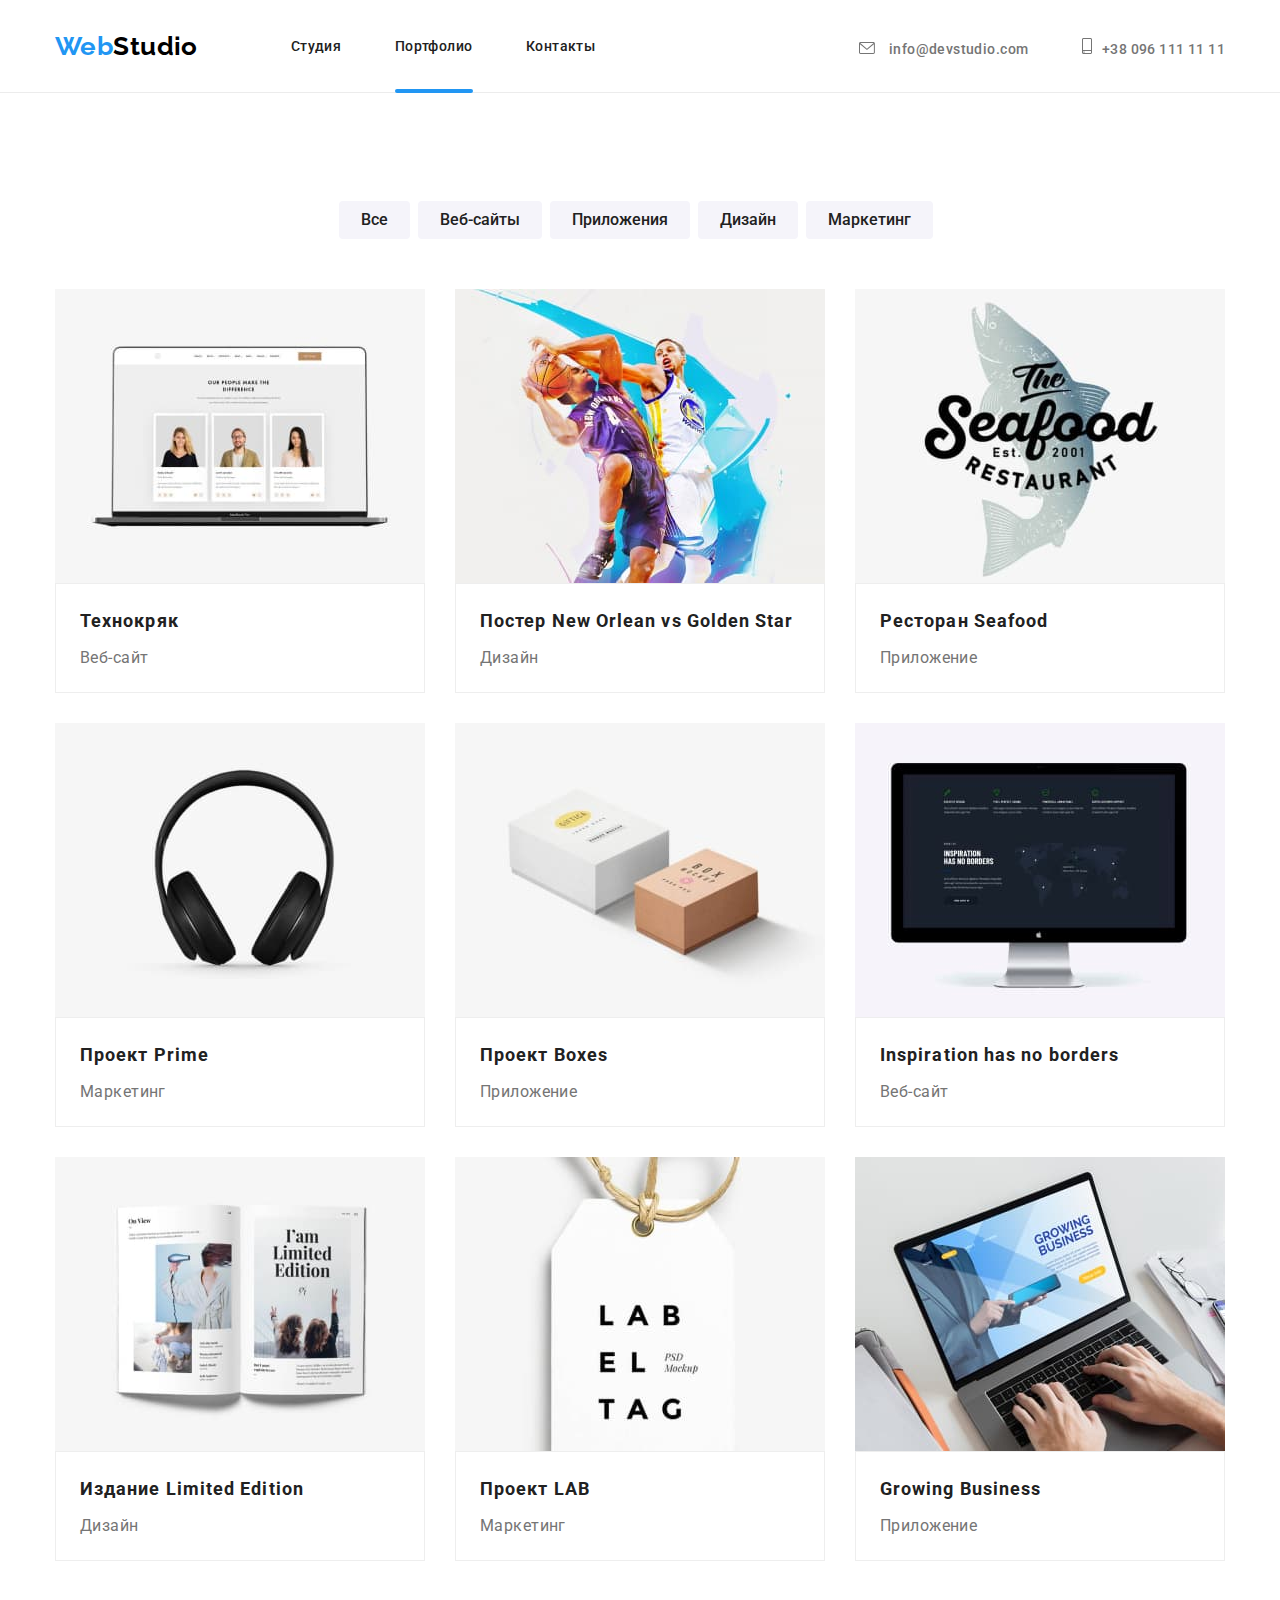
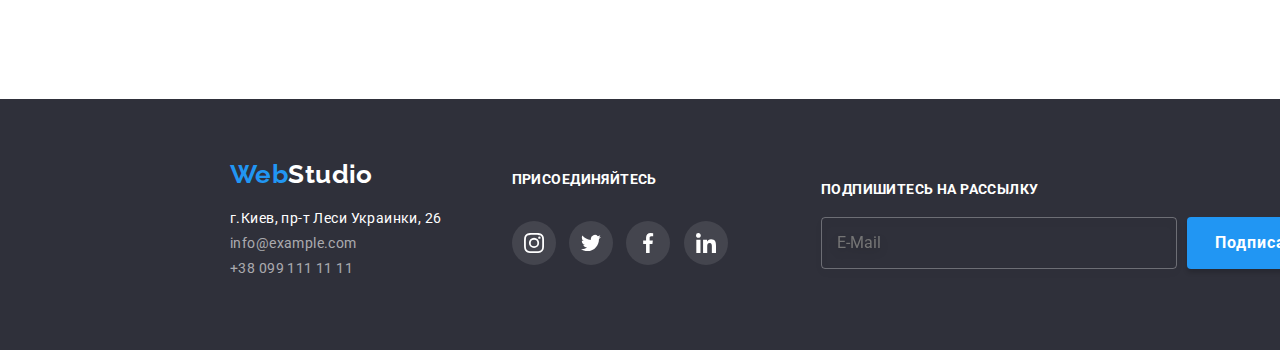
==== portfolio.html @ 2967f11a "Initial commit" ====
<!DOCTYPE html>
<html lang="ru">
  <head>
    <meta charset="UTF-8" />
    <meta name="viewport" content="width=device-width, initial-scale = 1.0" />
    <title>WebStudio Portfolio</title>
    <link
      href="https://fonts.googleapis.com/css2?family=Raleway:wght@700&family=Roboto:wght@400;500;700;900&display=swap"
      rel="stylesheet"
    />
    <link rel="stylesheet" href="./modern-normalize/modern-normalize.css" />
    <link href="./css/styles.css" rel="stylesheet" />
  </head>
  <body>
    <header class="header">
      <div class="container">
        <nav class="navigation">
          <a class="logo" href="/">Web<span class="studio">Studio</span></a>
          <ul class="nav-list">
            <li class="nav-line"><a class="nav-link studio-link" href="./index.html">Студия</a></li>
            <li class="nav-line">
              <a class="nav-link portfolio-link nav-link-current" href="./portfolio.html"
                >Портфолио</a
              >
            </li>
            <li class="nav-line">
              <a class="nav-link contacts-link" href="./contacts.html">Контакты</a>
            </li>
          </ul>
        </nav>
        <ul class="header-contacts">
          <li class="nav-line">
            <a class="header-contact" href="mailto:info@devstudio.com"
              ><svg width="16px" height="12px" class="contact-icon">
                <use href="./images/sprite.svg#icon-envelope"></use>
              </svg>
              info@devstudio.com
            </a>
          </li>
          <li class="nav-line">
            <a class="header-contact" href="tel:+380961111111"
              ><svg width="10px" height="16px" class="contact-icon">
                <use href="./images/sprite.svg#icon-smartphone"></use></svg
              >+38 096 111 11 11</a
            >
          </li>
        </ul>
      </div>
    </header>
    <main class="section main-container portfolio-list">
      <div class="container">
        <ul class="filters-list">
          <li class="filters-item"><button class="filter-button" type="button">Все</button></li>
          <li class="filters-item">
            <button class="filter-button" type="button">Веб-сайты</button>
          </li>
          <li class="filters-item">
            <button class="filter-button" type="button">Приложения</button>
          </li>
          <li class="filters-item"><button class="filter-button" type="button">Дизайн</button></li>
          <li class="filters-item">
            <button class="filter-button" type="button">Маркетинг</button>
          </li>
        </ul>
        <ul class="projects">
          <li class="project-item">
            <a class="link" href="./project.name">
              <div class="project-image-thumb">
                <img src="./images/technocrack.jpg" alt="Страница веб-сайта" width="370" />
                <div class="project-description">
                  <p>
                    Ресурс пропонує комплексні пропозиції з різним рівнем функціоналу та сервісів.
                    Все це дозволить відвідувачу отримати вичерпні відомості про компанію чи
                    приватну особу.
                  </p>
                </div>
              </div>
              <div class="project-text">
                <h3 class="project-title">Технокряк</h3>
                <p class="project-subtitle">Веб-сайт</p>
              </div>
            </a>
          </li>
          <li class="project-item">
            <a class="link" href="./project.name">
              <div class="project-image-thumb">
                <img src="./images/poster.jpg" alt="Два баскетболиста борются за мяч" width="370" />
                <div class="project-description">
                  <p>
                    Lorem ipsum dolor sit amet, consectetur adipiscing elit, sed do eiusmod tempor
                    incididunt ut labore et dolore magna aliqua. Ut enim ad minim veniam, quis
                    nostrud exercitation ullamco laboris nisi ut aliquip ex ea commodo consequat.
                  </p>
                </div>
              </div>
              <div class="project-text">
                <h3 class="project-title">Постер New Orlean vs Golden Star</h3>
                <p class="project-subtitle">Дизайн</p>
              </div>
            </a>
          </li>
          <li class="project-item">
            <a class="link" href="./project.name">
              <div class="project-image-thumb">
                <img src="./images/seafood.jpg" alt="Логотип ресторана Seafood" width="370" />
                <div class="project-description">
                  <p>
                    Lorem ipsum dolor sit amet, consectetur adipiscing elit, sed do eiusmod tempor
                    incididunt ut labore et dolore magna aliqua. Ut enim ad minim veniam, quis
                    nostrud exercitation ullamco laboris nisi ut aliquip ex ea commodo consequat.
                  </p>
                </div>
              </div>
              <div class="project-text">
                <h3 class="project-title">Ресторан Seafood</h3>
                <p class="project-subtitle">Приложение</p>
              </div>
            </a>
          </li>
          <li class="project-item">
            <a class="link" href="./project.name">
              <div class="project-image-thumb">
                <img src="./images/prime.jpg" alt="Наушники" width="370" />
                <div class="project-description">
                  <p>
                    Lorem ipsum dolor sit amet, consectetur adipiscing elit, sed do eiusmod tempor
                    incididunt ut labore et dolore magna aliqua. Ut enim ad minim veniam, quis
                    nostrud exercitation ullamco laboris nisi ut aliquip ex ea commodo consequat.
                  </p>
                </div>
              </div>
              <div class="project-text">
                <h3 class="project-title">Проект Prime</h3>
                <p class="project-subtitle">Маркетинг</p>
              </div>
            </a>
          </li>
          <li class="project-item">
            <a class="link" href="./project.name">
              <div class="project-image-thumb">
                <img src="./images/boxes.jpg" alt="Две коробки" width="370" />
                <div class="project-description">
                  <p>
                    Lorem ipsum dolor sit amet, consectetur adipiscing elit, sed do eiusmod tempor
                    incididunt ut labore et dolore magna aliqua. Ut enim ad minim veniam, quis
                    nostrud exercitation ullamco laboris nisi ut aliquip ex ea commodo consequat.
                  </p>
                </div>
              </div>
              <div class="project-text">
                <h3 class="project-title">Проект Boxes</h3>
                <p class="project-subtitle">Приложение</p>
              </div>
            </a>
          </li>
          <li class="project-item">
            <a class="link" href="./project.name">
              <div class="project-image-thumb">
                <img src="images/inspiration.jpg" alt="Главная страница сайта" width="370" />
                <div class="project-description">
                  <p>
                    Lorem ipsum dolor sit amet, consectetur adipiscing elit, sed do eiusmod tempor
                    incididunt ut labore et dolore magna aliqua. Ut enim ad minim veniam, quis
                    nostrud exercitation ullamco laboris nisi ut aliquip ex ea commodo consequat.
                  </p>
                </div>
              </div>
              <div class="project-text">
                <h3 class="project-title">Inspiration has no borders</h3>
                <p class="project-subtitle">Веб-сайт</p>
              </div>
            </a>
          </li>
          <li class="project-item">
            <a class="link" href="./project.name">
              <div class="project-image-thumb">
                <img
                  src="images/limited-edition.jpg"
                  alt="Страница журнала Limited Edition"
                  width="370"
                />
                <div class="project-description">
                  <p>
                    Lorem ipsum dolor sit amet, consectetur adipiscing elit, sed do eiusmod tempor
                    incididunt ut labore et dolore magna aliqua. Ut enim ad minim veniam, quis
                    nostrud exercitation ullamco laboris nisi ut aliquip ex ea commodo consequat.
                  </p>
                </div>
              </div>
              <div class="project-text">
                <h3 class="project-title">Издание Limited Edition</h3>
                <p class="project-subtitle">Дизайн</p>
              </div>
            </a>
          </li>
          <li class="project-item">
            <a class="link" href="./project.name">
              <div class="project-image-thumb">
                <img src="images/lab.jpg" alt="Ярлык с надписью Label Tag" width="370" />
                <div class="project-description">
                  <p>
                    Lorem ipsum dolor sit amet, consectetur adipiscing elit, sed do eiusmod tempor
                    incididunt ut labore et dolore magna aliqua. Ut enim ad minim veniam, quis
                    nostrud exercitation ullamco laboris nisi ut aliquip ex ea commodo consequat.
                  </p>
                </div>
              </div>
              <div class="project-text">
                <h3 class="project-title">Проект LAB</h3>
                <p class="project-subtitle">Маркетинг</p>
              </div>
            </a>
          </li>
          <li class="project-item">
            <a class="link" href="./project.name">
              <div class="project-image-thumb">
                <img
                  src="images/growing-business.jpg"
                  alt="Главная страница приложения"
                  width="370"
                />
                <div class="project-description">
                  <p>
                    Lorem ipsum dolor sit amet, consectetur adipiscing elit, sed do eiusmod tempor
                    incididunt ut labore et dolore magna aliqua. Ut enim ad minim veniam, quis
                    nostrud exercitation ullamco laboris nisi ut aliquip ex ea commodo consequat.
                  </p>
                </div>
              </div>
              <div class="project-text">
                <h3 class="project-title">Growing Business</h3>
                <p class="project-subtitle">Приложение</p>
              </div>
            </a>
          </li>
        </ul>
      </div>
    </main>
    <footer class="footer">
      <div class="container">
        <address class="address-wrap">
          <a class="logo" href="/">Web<span class="studio-white">Studio</span></a>
          <ul class="address">
            <li class="address-line">
              <a class="address-link street-address" href="">г.Киев, пр-т Леси Украинки, 26</a>
            </li>
            <li class="address-line">
              <a class="address-link" href="mailto:info@example.com">info@example.com</a>
            </li>
            <li class="address-line">
              <a class="address-link" href="tel:+380991111111">+38 099 111 11 11</a>
            </li>
          </ul>
        </address>
        <div class="footer-media">
          <h3 class="join-us-title">Присоединяйтесь</h3>
          <ul class="footer-media-list">
            <li>
              <a class="socials-icon" href="/">
                <svg class="footer-social-icon" width="20px" height="20px">
                  <use href="./images/sprite.svg#icon-instagram"></use>
                </svg>
              </a>
            </li>
            <li>
              <a class="socials-icon" href="/">
                <svg class="footer-social-icon" width="20px" height="20px">
                  <use href="./images/sprite.svg#icon-twitter"></use>
                </svg>
              </a>
            </li>
            <li>
              <a class="socials-icon" href="/">
                <svg class="footer-social-icon" width="20px" height="20px">
                  <use href="./images/sprite.svg#icon-facebook"></use>
                </svg>
              </a>
            </li>
            <li>
              <a class="socials-icon" href="/">
                <svg class="footer-social-icon" width="20px" height="20px">
                  <use href="./images/sprite.svg#icon-linkedin"></use>
                </svg>
              </a>
            </li>
          </ul>
        </div>
        <div class="footer-email">
          <h3 class="subscribe-title">Подпишитесь на рассылку</h3>
          <form class="email-subscribe" name="email-subscribe" autocomplete="on" novalidate>
            <input class="email-input" type="email" name="email-input" placeholder="E-Mail" />
            <button class="subscribe-button" type="submit">
              Подписаться
              <svg class="icon-send" width="24px" height="24px">
                <use href="./images/sprite.svg#icon-send"></use>
              </svg>
            </button>
          </form>
        </div>
      </div>
    </footer>
  </body>
</html>
---- css/styles.css ----
:root {
    --brand-color: #2196F3;
    --text-color: #212121;
}

:hover {
    transition-duration: 250ms;
    transition-timing-function: cubic-bezier(0.4, 0, 0.2, 1);
}

html {
    box-sizing: border-box;
}

*,
*::after,
*::before {
    box-sizing: inherit;
}

/* Стили для обнуления верхних отступов у элементов */
h1,
h2,
h3,
h4,
h5,
h6,
p {
    margin-top: 0;
}

/* Класс для обнуления базовых свойств у списков (ul) */
.list {
    list-style: none;
    padding-left: 0;
    margin: 0;
}

/* Класс для обнуления базовых свойств у ссылок */
.link {
    text-decoration: none;
    color: inherit;
}

/* Свойства для корректного отображения картинок */
img {
    display: block;
    max-width: 100%;
    height: auto;
}

/* Свойства для обнуления курсива у address */
address {
    font-style: normal;
}

/* general settings */

body {
    font-family: 'Roboto', sans-serif;
    color: var(--text-color);
    font-size: 14px;
    background-color: #FFFFFF;
    letter-spacing: 0.03em;
}

ul {
    padding: 0;
}

.container {
    width: 1200px;
    margin: auto;
    padding: 0 15px;
}

.section {
    padding-top: 94px;
    padding-bottom: 94px;
}

/* header-section */

.header {
    position: relative;
    border-bottom: 1px solid #ECECEC;
    display: flex;
    vertical-align: middle;
    padding-top: 24px;
    padding-bottom: 24px;
}

.header .container {
    display: flex;
    justify-content: space-between;
    line-height: 0px;
}

.navigation {
    display: flex;
    justify-content: space-between;
    align-items: center;
    vertical-align: middle;
}

.nav-line {
    display: inline-block;
    font-weight: 500;
    margin-left: 50px;
}

.navigation .nav-link {
    position: relative;
    color: var(--text-color);
    font-weight: 500;
    text-decoration: none;
}

.navigation .nav-link-current::after {
    bottom: -39px;
    left: 0;
    position: absolute;
    content: "";
    display: block;
    width: 100%;
    height: 4px;
    border-radius: 4px;
    background-color: var(--brand-color);
}

.studio-link {
    accent-color: var(--brand-color);
}

.portfolio-link {
    accent-color: var(--brand-color);
}

.nav-link:hover {
    color: var(--brand-color);
} 

.logo {
    font-family: 'Raleway';
    font-weight: 700;
    font-size: 26px;
    line-height: 31px;
    color: var(--brand-color);
    text-decoration: none;
    margin-right: 43px;
}

.logo .studio {
    color: #000;
}

.header-contact {
    color: #757575;
    text-decoration: none;
}

.header-contact:hover {
    color: var(--brand-color);
    fill: var(--brand-color);
}

.contact-icon {
    margin-right: 10px;
}


/* offer-section */

.offer {
    background-image: url("./../images/bg-image.png");
    background-repeat: no-repeat;
    background-position: 50% 50%;
    text-align: center;
    color: #fff;
    padding: 200px;
    background-size: 1600px auto;
}

.offer-text {
    width: 700px;
    display: inline-block;
}

.main-title {
    text-transform: uppercase;
    font-size: 44px;
    line-height: 60px;
    font-weight: 900;
    letter-spacing: 0.06em;
    margin-bottom: 30px;
}

.order {
    background: var(--brand-color);
    color: #fff;
    padding: 10px 32px;
    border: none;
    border-radius: 4px;
    font-weight: 700;
    font-size: 16px;
    line-height: 30px;
    letter-spacing: 0.06em;
    box-shadow: 0px 4px 4px rgba(0, 0, 0, 0.15);
    cursor: pointer;
}

.order:hover {
    box-shadow: 0px 4px 4px rgba(0, 0, 0, 0.5);
}

/* about-us section */

.about-us {
    padding-bottom: 0px;
}

.about-us-icon-box {
    text-align: center;
    padding-top: 25px;
    padding-bottom: 25px;
    background-color: #F5F4FA;
    margin-bottom: 30px;
    border-radius: 4px;
}

.about-us-text {
    display: flex;
    justify-content: space-between;
}

.about-us-title {
    visibility: hidden;
    padding: 0;
    margin: 0;
}

.about-us-text-box {
    display: inline-block;
    width: 270px;
}

.about-us-paragraph-title {
    text-transform: uppercase;
    font-size: 14px;
    margin-bottom: 10px;
}

.about-us-paragraph {
    color: #757575;
    margin-top: 0px;
    line-height: 24px;
}

/* what-we-do section */

.section-title {
    font-weight: 700;
    font-size: 36px;
    text-align: center;
    margin-bottom: 50px;
}

.what-we-do {
    padding-top: 94px;
}

.what-we-do-images {
    display: flex;
    justify-content: space-between;
}

.what-we-do-image {
    display: inline-block;
}

.what-we-do-thumb {
    position: relative;
}

.what-we-do-description {
    position: absolute;
    background: rgba(47, 48, 58, 0.8);
    padding-top: 27px;
    padding-bottom: 27px;
    bottom: 0px;
    left: 0px;
    width: 100%;
}

.image-description {
    font-weight: 700;
    text-transform: uppercase;
    color: #FFFFFF;
    font-size: 14px;
    line-height: 16px;
    text-align: center;
    padding: 0;
    margin: 0;
}

/* our-team section */

.our-team {
    background-color: #F5F4FA;

}

.team-members {
    display: flex;
    justify-content: space-between;
}

.team-member {
    display: inline-block;
    padding-bottom: 30px;
    text-align: center;
    background-color: #fff;
    border-radius: 4px;
    box-shadow:  1px 3px rgba(0, 0, 0, 0.12),
        0px 1px 1px rgba(0, 0, 0, 0.14),
        0px 2px 1px rgba(0, 0, 0, 0.2);
}

.team-member ul {
    list-style: none;
    margin-right: 32px;
    margin-left: 32px;
    display: flex;
    justify-content: space-between;
    vertical-align: middle;
    margin-top: 16px;
}

.socials-icon {
    display: inline-block;
    height: 44px;
    width: 44px;
    padding: 12px;
    color: #AFB1B8;
}
.socials-icon:hover {
    background-color: var(--brand-color);
    border-radius: 50px;
    color: #FFFFFF;
    fill: #FFFFFF;
}

.team-member-name {
    font-size: 16px;
    font-weight: 500;
    margin-top: 30px;
    margin-bottom: 10px;
}

.team-member-job {
    color: #757575;
    font-size: 16px;
    margin-bottom: 0;
}

/* footer section */

.footer {
    background-color: #2F303A;
    padding: 60px 215px;   
}

.footer .container {
    display: flex;
    align-items: center;
}

.studio-white {
    color: #fff;
}

.address-wrap {
    display: inline-block;
}

.address {
    padding: 0;
    margin-top: 20px;
    text-decoration: none;
    color: #fff;
    list-style: none;
    font-style: normal;
    margin-right: 70px;
}

.address-line {
    padding: 0;
    margin: 9px 0;
}

.address-link {
    text-decoration: none;
    color: rgba(255, 255, 255, 0.6);
}

.address-link:hover {
    color: #FFFFFF;
    fill: #FFFFFF;
}

.street-address {
    color: #FFFFFF;
}

.footer-media {
    display: inline-block;
    margin-right: 83px;
}

.footer-media-list {
    list-style: none;
    display: inline-block;
}

.footer-social-icon {
    color: #FFFFFF;
}

.footer-media-list li {
    display: inline-block;
    background-color: rgba(255, 255, 255, 0.1);
    border-radius: 50px;
    margin-right: 10px;
}

.join-us-title {
    text-transform: uppercase;
    color: #FFFFFF;
    font-size: 14px;
    line-height: 16px;
    margin-bottom: 20px;
}

.footer-email {
    display: inline-block;
    padding: 0;
    margin: 0;
}

.email-subscribe {
    display: flex;
    justify-content: space-between;
}

.subscribe-title {
    text-transform: uppercase;
    color: #FFFFFF;
    font-size: 14px;
    line-height: 16px;
    margin-bottom: 20px;
}

.email-input {
    background-color: rgba(0, 0, 0, 0);
    border: 1px solid rgba(255, 255, 255, 0.3);
    filter: drop-shadow(0px 4px 4px rgba(0, 0, 0, 0.15));
    border-radius: 4px;
    padding: 15px;
    font-weight: 400;
    font-size: 16px;
    line-height: 20px;
    margin-right: 10px;
    width: 356px;
    color: #FFFFFF;
}

.subscribe-button {
    display: flex;
    align-items: center;
    justify-content: space-between;
    background: var(--brand-color);
    color: #fff;
    padding: 10px 28px;
    border: none;
    border-radius: 4px;
    font-weight: 700;
    font-size: 16px;
    line-height: 30px;
    box-shadow: 0px 4px 4px rgba(0, 0, 0, 0.15);
    letter-spacing: 0.06em;
    cursor: pointer;
}

.icon-send {
    margin-left: 10px;
}

/* Portfolio */


/* filters menu */

.filters-list {
    display: flex;
    justify-content: center;
    text-decoration: none;
    list-style: none;
    margin-bottom: 50px;
}

.filters-item {
    display: inline-block;
}

.filter-button {
    margin-right: 8px;
    background-color: #F5F4FA;
    border-radius: 4px;
    border: none;
    color: #212121;
    font-size: 16px;
    font-weight: 500;
    padding: 6px 22px;
    text-align: center;
    vertical-align: middle;
    line-height: 26px;
}

.filter-button:hover {
    background-color: var(--brand-color);
    color: #FFFFFF;
    box-shadow: 0px 3px 1px rgba(0, 0, 0, 0.1), 0px 1px 2px rgba(0, 0, 0, 0.08), 0px 2px 2px rgba(0, 0, 0, 0.12);
    cursor: pointer;
}

/* projects list */

.projects {
    display: flex;
    justify-content: space-between;
    flex-wrap: wrap;
}

.project-item {
    display: inline-block;
    list-style: none;
    margin-bottom: 30px;
}

.project-item:hover {
    box-shadow: 0px 3px 1px rgba(0, 0, 0, 0.1), 0px 1px 2px rgba(0, 0, 0, 0.08), 0px 2px 2px rgba(0, 0, 0, 0.12);
}


.project-link {
    text-decoration: none;
}

.project-text {
    border: 1px solid #EEEEEE;
    padding: 19px 24px;
    max-width: 370px;
}

.project-title {
    color: var(--text-color);
    font-size: 18px;
    font-weight: 700;
    margin-bottom: 4px;
    letter-spacing: 0.06em;
    line-height: 36px;
}

.project-subtitle {
    color: #757575;
    font-size: 16px;
    font-weight: 400;
    line-height: 30px;
    margin-bottom: 0px;
    padding-bottom: 0px;
}

.project-image-thumb {
    position: relative;
    overflow: hidden;
}

.project-description {
    display:flex;
    align-items: center;
    position: absolute;
    background: rgba(33, 150, 243, 0.9);
    bottom: 0;
    left: 0;
    height: 100%;
    width: 100%;
    padding-left: 24px;
    padding-right: 24px;
    transform: translateY(100%);
    transition: transform 500ms ease;
}

.project-item:hover .project-description {
    transform: translateY(0);
}

.project-description p {
    color: #FFFFFF;
    font-weight: 400;
    font-size: 18px;
    line-height: 28px;
}

/* Icons */

.clients {
    display: flex;
    justify-content: space-between;
    list-style: none;
}

.client-card {
    border: 1px solid #AFB1B8;
    margin-right: 30px;
    border-radius: 4px;
    cursor: pointer;
    color: #AFB1B8;
}

.client-card:hover {
    color: var(--brand-color);
    border: 1px solid var(--brand-color);
}

.client-link:hover {
    cursor: pointer;
    color: var(--brand-color);
}

.backdrop {
    display: flex;
    justify-content: center;
    align-items: center;
    position: fixed;
    top: 0;
    left: 0;
    width: 100%;
    height: 100%;
    background-color: rgba(0, 0, 0, 0.5);
    opacity: 1;
    transition: opacity 500ms ease;
}

.is-hidden {
    visibility: hidden;
    opacity: 0;
    pointer-events: none;
}

.modal {
    width: 528px;
    height: 581px;
    position: relative;
    background-color: #FFFFFF;
    box-shadow: 0px 1px 3px rgba(0, 0, 0, 0.12), 0px 1px 1px rgba(0, 0, 0, 0.14), 0px 2px 1px rgba(0, 0, 0, 0.2);
    border-radius: 4px;
    padding: 40px;
}

.modal-close-button {
    position: absolute;
    margin: 8px;
    top: 0;
    right: 0;
    background-color: #FFFFFF;
    border-radius: 50px;
    height: 29px;
    width: 29px;
    border: 1px solid rgba(0, 0, 0, 0.1);
    color: #000000;
    display: flex;
    align-items: center;
    justify-content: center;
    cursor: pointer;
}

.modal-input-wrap {
    position: relative;
    display: flex;
    justify-content: center;
    align-items: center;
}

.modal-title {
    font-size: 20px;
    line-height: 24px;
    font-weight: 700;
    margin-bottom: 12px;
}

.modal-input-label span {
    font-size: 12px;
    line-height: 14px;
    color: #757575;
    letter-spacing: 0.01em;
}

.modal-input {
    width: 100%;
    padding: 14px 14px 14px 40px;
    border: 1px solid rgba(33, 33, 33, 0.2);
    border-radius: 4px;
    margin-bottom: 10px;
}

.modal-input ~ .input-icon {
    color: #212121;
}

.modal-input:focus {
    outline-color: var(--brand-color);
}

.modal-comment:focus {
    outline-color: var(--brand-color);
}

.input-icon {
    color: var(--text-color);
    padding: 0;
    margin: 0;
    position: absolute;
    height: 15px;
    width: 15px;
    top: 0;
    left: 0;
    display: flex;
    align-items: center;
}

.input-icon svg {
    padding: 0;
    margin: 0;
}

.modal-input:focus ~ .input-icon {
    color: var(--brand-color);
}






.icon-name {
    position: absolute;
    top: 14px;
    left: 15px;
}

.icon-email {
    position: absolute;
    top: 15px;
    left: 13.5px;
}

.icon-telephone {
    position: absolute;
    top: 14.26px;
    left: 15.26px;
}

.modal-comment {
    width: 100%;
    padding: 14px;
    border: 1px solid rgba(33, 33, 33, 0.2);
    border-radius: 4px;
    margin-bottom: 10px;
    resize: none;
}

.terms-policy {
    padding: 0;
    margin: 0;
    cursor: pointer;
    position: relative;
    display: inline-flex;
    margin-left: 14px;
}

.terms-check-sign {
    position: absolute;
    top: 0;
    left: 0;
}

.terms-checkbox {
    top: 0;
    left: 0;
    cursor: pointer;
    opacity: 0;
    display: inline-flex;
}

.terms-checkbox:checked ~ .terms-checkbox-custom {
    background-color: var(--brand-color);
    border: 3px solid var(--brand-color);
}

.terms-checkbox:checked ~ .terms-check-sign {
    opacity: 1;
}

.terms-checkbox-custom {
    display: inline-flex;
    justify-content: center;
    align-items: center;
    background: #ffffff;
    width: 16px;
    height: 15px;
    display: block;
    border: 2px solid #212121;
    position: absolute;
    top: 0;
    left: 0;
}

.terms-policy-text {
    margin-left: 7px;
}


.modal-button-wrap {
    text-align: center;
}

.submit-button {
    background: var(--brand-color);
    font-size: 16px;
    font-weight: 700;
    line-height: 30px;
    color: #FFFFFF;
    letter-spacing: 0.06em;
    padding: 10px 52px;
    text-align: center;
    border: none;
    border-radius: 4px;
    margin-top: 30px;
    cursor: pointer;
}
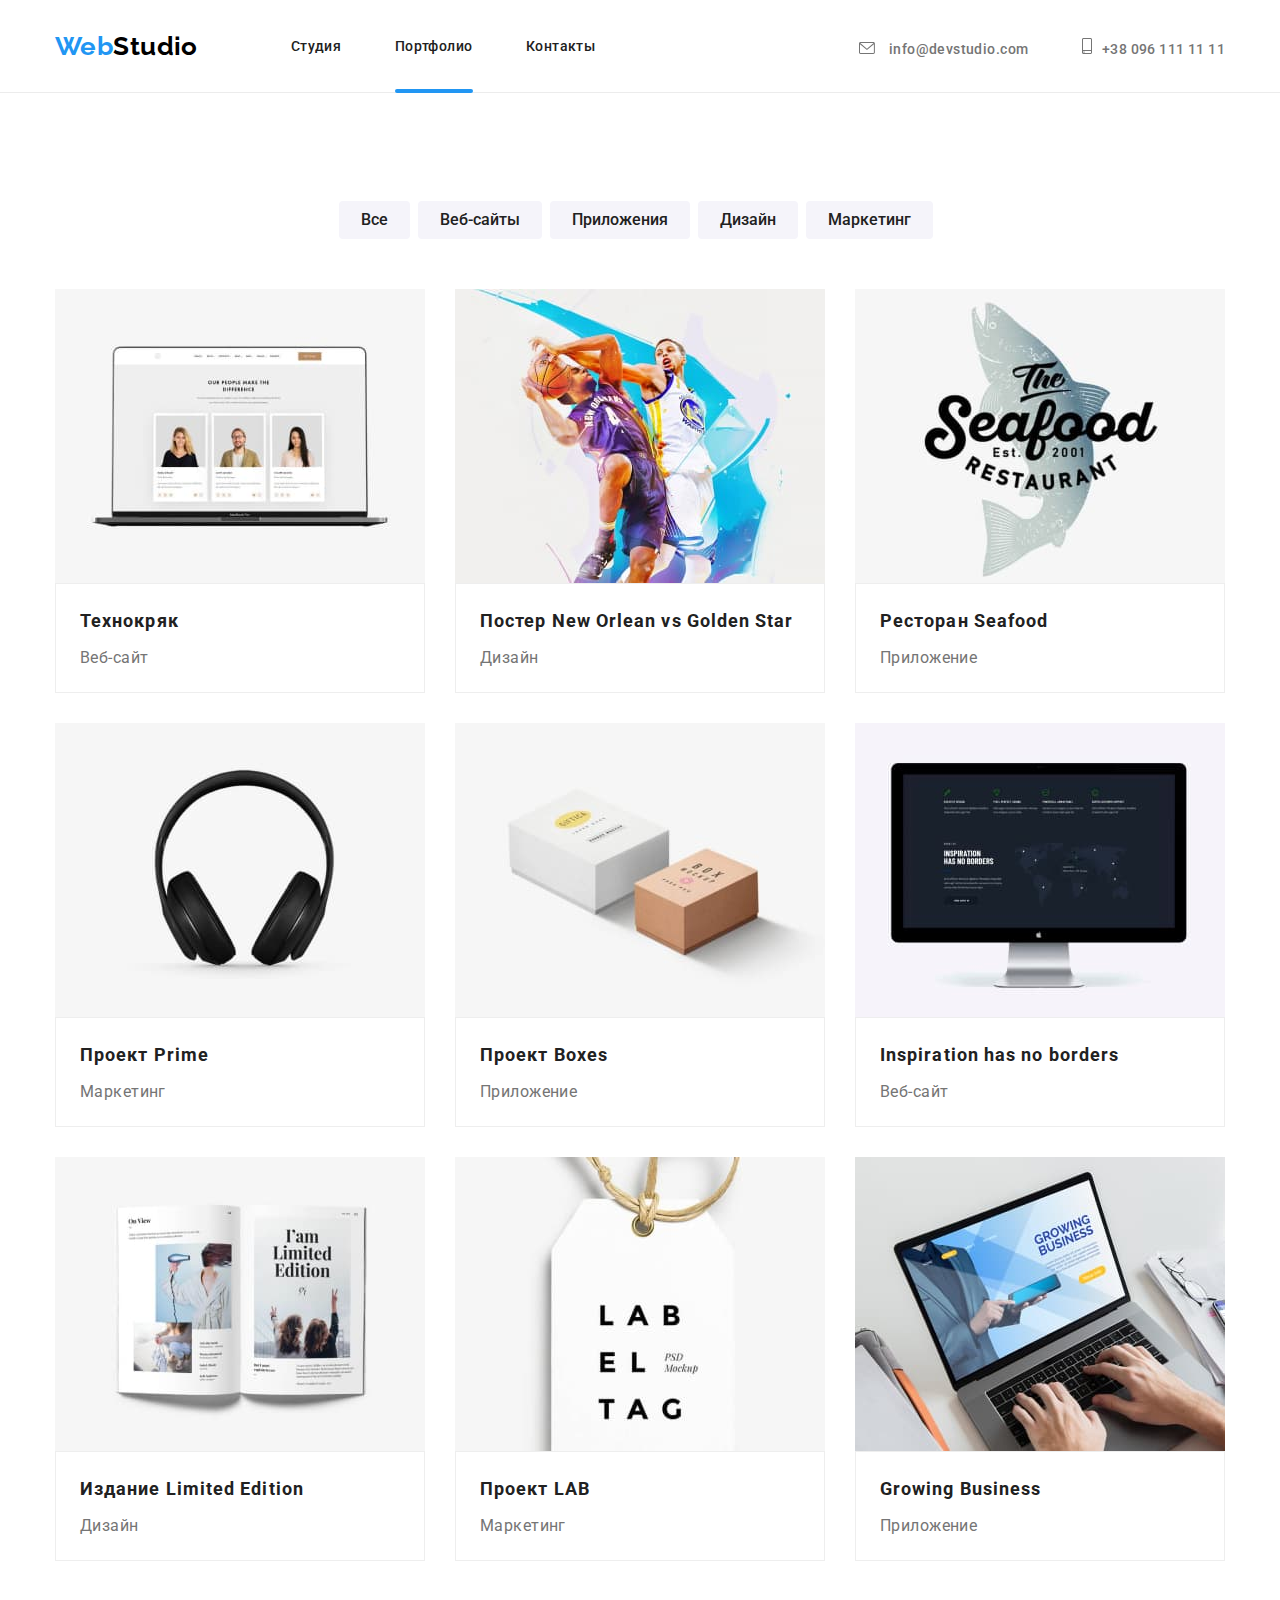
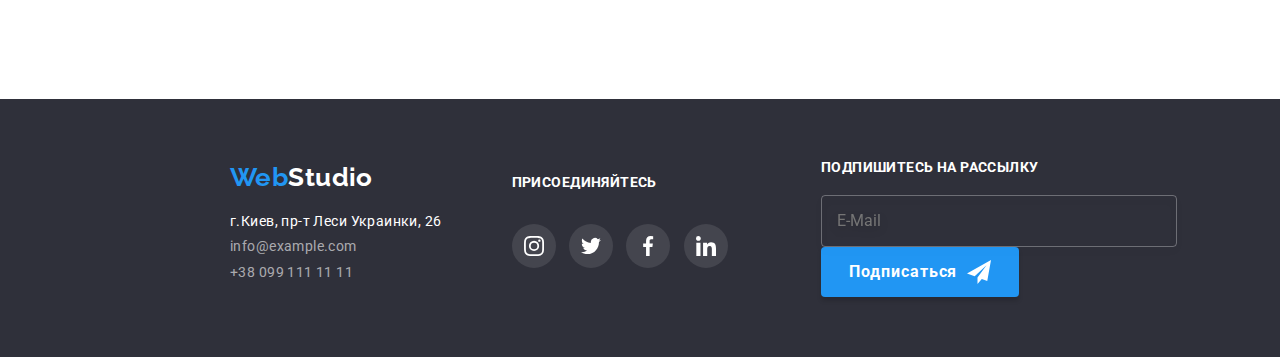
==== commit 2f0f06d2: "Refactoring with BEM and SASS" ====
--- a/portfolio.html
+++ b/portfolio.html
@@ -9,36 +9,38 @@
       rel="stylesheet"
     />
     <link rel="stylesheet" href="./modern-normalize/modern-normalize.css" />
-    <link href="./css/styles.css" rel="stylesheet" />
+    <link href="./css/main.min.css" rel="stylesheet" />
   </head>
   <body>
     <header class="header">
-      <div class="container">
-        <nav class="navigation">
-          <a class="logo" href="/">Web<span class="studio">Studio</span></a>
-          <ul class="nav-list">
-            <li class="nav-line"><a class="nav-link studio-link" href="./index.html">Студия</a></li>
-            <li class="nav-line">
-              <a class="nav-link portfolio-link nav-link-current" href="./portfolio.html"
+      <div class="container header__container">
+        <nav class="nav">
+          <a class="logo" href="/">Web<span class="logo--studio-black">Studio</span></a>
+          <ul class="nav__list">
+            <li class="nav__line">
+              <a class="nav__link nav__link--studio" href="./index.html">Студия</a>
+            </li>
+            <li class="nav__line">
+              <a class="nav__link nav__link--portfolio nav__link--current" href="./portfolio.html"
                 >Портфолио</a
               >
             </li>
-            <li class="nav-line">
-              <a class="nav-link contacts-link" href="./contacts.html">Контакты</a>
+            <li class="nav__line">
+              <a class="nav__link nav__link--contacts" href="./contacts.html">Контакты</a>
             </li>
           </ul>
         </nav>
-        <ul class="header-contacts">
-          <li class="nav-line">
-            <a class="header-contact" href="mailto:info@devstudio.com"
+        <ul class="header__contact-list">
+          <li class="nav__line">
+            <a class="header__contact" href="mailto:info@devstudio.com"
               ><svg width="16px" height="12px" class="contact-icon">
                 <use href="./images/sprite.svg#icon-envelope"></use>
               </svg>
               info@devstudio.com
             </a>
           </li>
-          <li class="nav-line">
-            <a class="header-contact" href="tel:+380961111111"
+          <li class="nav__line">
+            <a class="header__contact" href="tel:+380961111111"
               ><svg width="10px" height="16px" class="contact-icon">
                 <use href="./images/sprite.svg#icon-smartphone"></use></svg
               >+38 096 111 11 11</a
@@ -49,187 +51,187 @@
     </header>
     <main class="section main-container portfolio-list">
       <div class="container">
-        <ul class="filters-list">
-          <li class="filters-item"><button class="filter-button" type="button">Все</button></li>
-          <li class="filters-item">
-            <button class="filter-button" type="button">Веб-сайты</button>
-          </li>
-          <li class="filters-item">
-            <button class="filter-button" type="button">Приложения</button>
-          </li>
-          <li class="filters-item"><button class="filter-button" type="button">Дизайн</button></li>
-          <li class="filters-item">
-            <button class="filter-button" type="button">Маркетинг</button>
+        <ul class="filters__list">
+          <li class="filters__item"><button class="filter__button" type="button">Все</button></li>
+          <li class="filters__item">
+            <button class="filter__button" type="button">Веб-сайты</button>
+          </li>
+          <li class="filters__item">
+            <button class="filter__button" type="button">Приложения</button>
+          </li>
+          <li class="filters__item"><button class="filter__button" type="button">Дизайн</button></li>
+          <li class="filters__item">
+            <button class="filter__button" type="button">Маркетинг</button>
           </li>
         </ul>
         <ul class="projects">
-          <li class="project-item">
-            <a class="link" href="./project.name">
-              <div class="project-image-thumb">
+          <li class="project__item">
+            <a class="link" href="./project.name">
+              <div class="project__image-thumb">
                 <img src="./images/technocrack.jpg" alt="Страница веб-сайта" width="370" />
-                <div class="project-description">
-                  <p>
+                <div class="project__description">
+                  <p class="project__description__text">
                     Ресурс пропонує комплексні пропозиції з різним рівнем функціоналу та сервісів.
                     Все це дозволить відвідувачу отримати вичерпні відомості про компанію чи
                     приватну особу.
                   </p>
                 </div>
               </div>
-              <div class="project-text">
-                <h3 class="project-title">Технокряк</h3>
-                <p class="project-subtitle">Веб-сайт</p>
-              </div>
-            </a>
-          </li>
-          <li class="project-item">
-            <a class="link" href="./project.name">
-              <div class="project-image-thumb">
+              <div class="project__text">
+                <h3 class="project__title">Технокряк</h3>
+                <p class="project__subtitle">Веб-сайт</p>
+              </div>
+            </a>
+          </li>
+          <li class="project__item">
+            <a class="link" href="./project.name">
+              <div class="project__image-thumb">
                 <img src="./images/poster.jpg" alt="Два баскетболиста борются за мяч" width="370" />
-                <div class="project-description">
-                  <p>
-                    Lorem ipsum dolor sit amet, consectetur adipiscing elit, sed do eiusmod tempor
-                    incididunt ut labore et dolore magna aliqua. Ut enim ad minim veniam, quis
-                    nostrud exercitation ullamco laboris nisi ut aliquip ex ea commodo consequat.
-                  </p>
-                </div>
-              </div>
-              <div class="project-text">
-                <h3 class="project-title">Постер New Orlean vs Golden Star</h3>
-                <p class="project-subtitle">Дизайн</p>
-              </div>
-            </a>
-          </li>
-          <li class="project-item">
-            <a class="link" href="./project.name">
-              <div class="project-image-thumb">
+                <div class="project__description">
+                  <p class="project__description__text">
+                    Lorem ipsum dolor sit amet, consectetur adipiscing elit, sed do eiusmod tempor
+                    incididunt ut labore et dolore magna aliqua. Ut enim ad minim veniam, quis
+                    nostrud exercitation ullamco laboris nisi ut aliquip ex ea commodo consequat.
+                  </p>
+                </div>
+              </div>
+              <div class="project__text">
+                <h3 class="project__title">Постер New Orlean vs Golden Star</h3>
+                <p class="project__subtitle">Дизайн</p>
+              </div>
+            </a>
+          </li>
+          <li class="project__item">
+            <a class="link" href="./project.name">
+              <div class="project__image-thumb">
                 <img src="./images/seafood.jpg" alt="Логотип ресторана Seafood" width="370" />
-                <div class="project-description">
-                  <p>
-                    Lorem ipsum dolor sit amet, consectetur adipiscing elit, sed do eiusmod tempor
-                    incididunt ut labore et dolore magna aliqua. Ut enim ad minim veniam, quis
-                    nostrud exercitation ullamco laboris nisi ut aliquip ex ea commodo consequat.
-                  </p>
-                </div>
-              </div>
-              <div class="project-text">
-                <h3 class="project-title">Ресторан Seafood</h3>
-                <p class="project-subtitle">Приложение</p>
-              </div>
-            </a>
-          </li>
-          <li class="project-item">
-            <a class="link" href="./project.name">
-              <div class="project-image-thumb">
+                <div class="project__description">
+                  <p class="project__description__text">
+                    Lorem ipsum dolor sit amet, consectetur adipiscing elit, sed do eiusmod tempor
+                    incididunt ut labore et dolore magna aliqua. Ut enim ad minim veniam, quis
+                    nostrud exercitation ullamco laboris nisi ut aliquip ex ea commodo consequat.
+                  </p>
+                </div>
+              </div>
+              <div class="project__text">
+                <h3 class="project__title">Ресторан Seafood</h3>
+                <p class="project__subtitle">Приложение</p>
+              </div>
+            </a>
+          </li>
+          <li class="project__item">
+            <a class="link" href="./project.name">
+              <div class="project__image-thumb">
                 <img src="./images/prime.jpg" alt="Наушники" width="370" />
-                <div class="project-description">
-                  <p>
-                    Lorem ipsum dolor sit amet, consectetur adipiscing elit, sed do eiusmod tempor
-                    incididunt ut labore et dolore magna aliqua. Ut enim ad minim veniam, quis
-                    nostrud exercitation ullamco laboris nisi ut aliquip ex ea commodo consequat.
-                  </p>
-                </div>
-              </div>
-              <div class="project-text">
-                <h3 class="project-title">Проект Prime</h3>
-                <p class="project-subtitle">Маркетинг</p>
-              </div>
-            </a>
-          </li>
-          <li class="project-item">
-            <a class="link" href="./project.name">
-              <div class="project-image-thumb">
+                <div class="project__description">
+                  <p class="project__description__text">
+                    Lorem ipsum dolor sit amet, consectetur adipiscing elit, sed do eiusmod tempor
+                    incididunt ut labore et dolore magna aliqua. Ut enim ad minim veniam, quis
+                    nostrud exercitation ullamco laboris nisi ut aliquip ex ea commodo consequat.
+                  </p>
+                </div>
+              </div>
+              <div class="project__text">
+                <h3 class="project__title">Проект Prime</h3>
+                <p class="project__subtitle">Маркетинг</p>
+              </div>
+            </a>
+          </li>
+          <li class="project__item">
+            <a class="link" href="./project.name">
+              <div class="project__image-thumb">
                 <img src="./images/boxes.jpg" alt="Две коробки" width="370" />
-                <div class="project-description">
-                  <p>
-                    Lorem ipsum dolor sit amet, consectetur adipiscing elit, sed do eiusmod tempor
-                    incididunt ut labore et dolore magna aliqua. Ut enim ad minim veniam, quis
-                    nostrud exercitation ullamco laboris nisi ut aliquip ex ea commodo consequat.
-                  </p>
-                </div>
-              </div>
-              <div class="project-text">
-                <h3 class="project-title">Проект Boxes</h3>
-                <p class="project-subtitle">Приложение</p>
-              </div>
-            </a>
-          </li>
-          <li class="project-item">
-            <a class="link" href="./project.name">
-              <div class="project-image-thumb">
+                <div class="project__description">
+                  <p class="project__description__text">
+                    Lorem ipsum dolor sit amet, consectetur adipiscing elit, sed do eiusmod tempor
+                    incididunt ut labore et dolore magna aliqua. Ut enim ad minim veniam, quis
+                    nostrud exercitation ullamco laboris nisi ut aliquip ex ea commodo consequat.
+                  </p>
+                </div>
+              </div>
+              <div class="project__text">
+                <h3 class="project__title">Проект Boxes</h3>
+                <p class="project__subtitle">Приложение</p>
+              </div>
+            </a>
+          </li>
+          <li class="project__item">
+            <a class="link" href="./project.name">
+              <div class="project__image-thumb">
                 <img src="images/inspiration.jpg" alt="Главная страница сайта" width="370" />
-                <div class="project-description">
-                  <p>
-                    Lorem ipsum dolor sit amet, consectetur adipiscing elit, sed do eiusmod tempor
-                    incididunt ut labore et dolore magna aliqua. Ut enim ad minim veniam, quis
-                    nostrud exercitation ullamco laboris nisi ut aliquip ex ea commodo consequat.
-                  </p>
-                </div>
-              </div>
-              <div class="project-text">
-                <h3 class="project-title">Inspiration has no borders</h3>
-                <p class="project-subtitle">Веб-сайт</p>
-              </div>
-            </a>
-          </li>
-          <li class="project-item">
-            <a class="link" href="./project.name">
-              <div class="project-image-thumb">
+                <div class="project__description">
+                  <p class="project__description__text">
+                    Lorem ipsum dolor sit amet, consectetur adipiscing elit, sed do eiusmod tempor
+                    incididunt ut labore et dolore magna aliqua. Ut enim ad minim veniam, quis
+                    nostrud exercitation ullamco laboris nisi ut aliquip ex ea commodo consequat.
+                  </p>
+                </div>
+              </div>
+              <div class="project__text">
+                <h3 class="project__title">Inspiration has no borders</h3>
+                <p class="project__subtitle">Веб-сайт</p>
+              </div>
+            </a>
+          </li>
+          <li class="project__item">
+            <a class="link" href="./project.name">
+              <div class="project__image-thumb">
                 <img
                   src="images/limited-edition.jpg"
                   alt="Страница журнала Limited Edition"
                   width="370"
                 />
-                <div class="project-description">
-                  <p>
-                    Lorem ipsum dolor sit amet, consectetur adipiscing elit, sed do eiusmod tempor
-                    incididunt ut labore et dolore magna aliqua. Ut enim ad minim veniam, quis
-                    nostrud exercitation ullamco laboris nisi ut aliquip ex ea commodo consequat.
-                  </p>
-                </div>
-              </div>
-              <div class="project-text">
-                <h3 class="project-title">Издание Limited Edition</h3>
-                <p class="project-subtitle">Дизайн</p>
-              </div>
-            </a>
-          </li>
-          <li class="project-item">
-            <a class="link" href="./project.name">
-              <div class="project-image-thumb">
+                <div class="project__description">
+                  <p class="project__description__text">
+                    Lorem ipsum dolor sit amet, consectetur adipiscing elit, sed do eiusmod tempor
+                    incididunt ut labore et dolore magna aliqua. Ut enim ad minim veniam, quis
+                    nostrud exercitation ullamco laboris nisi ut aliquip ex ea commodo consequat.
+                  </p>
+                </div>
+              </div>
+              <div class="project__text">
+                <h3 class="project__title">Издание Limited Edition</h3>
+                <p class="project__subtitle">Дизайн</p>
+              </div>
+            </a>
+          </li>
+          <li class="project__item">
+            <a class="link" href="./project.name">
+              <div class="project__image-thumb">
                 <img src="images/lab.jpg" alt="Ярлык с надписью Label Tag" width="370" />
-                <div class="project-description">
-                  <p>
-                    Lorem ipsum dolor sit amet, consectetur adipiscing elit, sed do eiusmod tempor
-                    incididunt ut labore et dolore magna aliqua. Ut enim ad minim veniam, quis
-                    nostrud exercitation ullamco laboris nisi ut aliquip ex ea commodo consequat.
-                  </p>
-                </div>
-              </div>
-              <div class="project-text">
-                <h3 class="project-title">Проект LAB</h3>
-                <p class="project-subtitle">Маркетинг</p>
-              </div>
-            </a>
-          </li>
-          <li class="project-item">
-            <a class="link" href="./project.name">
-              <div class="project-image-thumb">
+                <div class="project__description">
+                  <p class="project__description__text">
+                    Lorem ipsum dolor sit amet, consectetur adipiscing elit, sed do eiusmod tempor
+                    incididunt ut labore et dolore magna aliqua. Ut enim ad minim veniam, quis
+                    nostrud exercitation ullamco laboris nisi ut aliquip ex ea commodo consequat.
+                  </p>
+                </div>
+              </div>
+              <div class="project__text">
+                <h3 class="project__title">Проект LAB</h3>
+                <p class="project__subtitle">Маркетинг</p>
+              </div>
+            </a>
+          </li>
+          <li class="project__item">
+            <a class="link" href="./project.name">
+              <div class="project__image-thumb">
                 <img
                   src="images/growing-business.jpg"
                   alt="Главная страница приложения"
                   width="370"
                 />
-                <div class="project-description">
-                  <p>
-                    Lorem ipsum dolor sit amet, consectetur adipiscing elit, sed do eiusmod tempor
-                    incididunt ut labore et dolore magna aliqua. Ut enim ad minim veniam, quis
-                    nostrud exercitation ullamco laboris nisi ut aliquip ex ea commodo consequat.
-                  </p>
-                </div>
-              </div>
-              <div class="project-text">
-                <h3 class="project-title">Growing Business</h3>
-                <p class="project-subtitle">Приложение</p>
+                <div class="project__description">
+                  <p class="project__description__text">
+                    Lorem ipsum dolor sit amet, consectetur adipiscing elit, sed do eiusmod tempor
+                    incididunt ut labore et dolore magna aliqua. Ut enim ad minim veniam, quis
+                    nostrud exercitation ullamco laboris nisi ut aliquip ex ea commodo consequat.
+                  </p>
+                </div>
+              </div>
+              <div class="project__text">
+                <h3 class="project__title">Growing Business</h3>
+                <p class="project__subtitle">Приложение</p>
               </div>
             </a>
           </li>
@@ -237,59 +239,66 @@
       </div>
     </main>
     <footer class="footer">
-      <div class="container">
-        <address class="address-wrap">
-          <a class="logo" href="/">Web<span class="studio-white">Studio</span></a>
-          <ul class="address">
-            <li class="address-line">
-              <a class="address-link street-address" href="">г.Киев, пр-т Леси Украинки, 26</a>
-            </li>
-            <li class="address-line">
-              <a class="address-link" href="mailto:info@example.com">info@example.com</a>
-            </li>
-            <li class="address-line">
-              <a class="address-link" href="tel:+380991111111">+38 099 111 11 11</a>
+      <div class="container footer__container">
+        <address class="address address-wrap">
+          <a class="logo" href="/">Web<span class="logo--studio-white">Studio</span></a>
+          <ul class="address__list">
+            <li class="address__line">
+              <a class="address__link address__link--street-address" href=""
+                >г.Киев, пр-т Леси Украинки, 26</a
+              >
+            </li>
+            <li class="address__line">
+              <a class="address__link" href="mailto:info@example.com">info@example.com</a>
+            </li>
+            <li class="address__line">
+              <a class="address__link" href="tel:+380991111111">+38 099 111 11 11</a>
             </li>
           </ul>
         </address>
-        <div class="footer-media">
+        <div class="footer__media">
           <h3 class="join-us-title">Присоединяйтесь</h3>
-          <ul class="footer-media-list">
-            <li>
+          <ul class="footer__media__list">
+            <li class="footer__media__item">
               <a class="socials-icon" href="/">
-                <svg class="footer-social-icon" width="20px" height="20px">
+                <svg class="footer__social-icon" width="20px" height="20px">
                   <use href="./images/sprite.svg#icon-instagram"></use>
                 </svg>
               </a>
             </li>
-            <li>
+            <li class="footer__media__item">
               <a class="socials-icon" href="/">
-                <svg class="footer-social-icon" width="20px" height="20px">
+                <svg class="footer__social-icon" width="20px" height="20px">
                   <use href="./images/sprite.svg#icon-twitter"></use>
                 </svg>
               </a>
             </li>
-            <li>
+            <li class="footer__media__item">
               <a class="socials-icon" href="/">
-                <svg class="footer-social-icon" width="20px" height="20px">
+                <svg class="footer__social-icon" width="20px" height="20px">
                   <use href="./images/sprite.svg#icon-facebook"></use>
                 </svg>
               </a>
             </li>
-            <li>
+            <li class="footer__media__item">
               <a class="socials-icon" href="/">
-                <svg class="footer-social-icon" width="20px" height="20px">
+                <svg class="footer__social-icon" width="20px" height="20px">
                   <use href="./images/sprite.svg#icon-linkedin"></use>
                 </svg>
               </a>
             </li>
           </ul>
         </div>
-        <div class="footer-email">
-          <h3 class="subscribe-title">Подпишитесь на рассылку</h3>
-          <form class="email-subscribe" name="email-subscribe" autocomplete="on" novalidate>
-            <input class="email-input" type="email" name="email-input" placeholder="E-Mail" />
-            <button class="subscribe-button" type="submit">
+        <div class="footer__email-subscribe">
+          <h3 class="email-subscribe__title">Подпишитесь на рассылку</h3>
+          <form class="email-subscribe__form" name="email-subscribe" autocomplete="on" novalidate>
+            <input
+              class="email-subscribe__input"
+              type="email"
+              name="email-input"
+              placeholder="E-Mail"
+            />
+            <button class="email-subscribe__button" type="submit">
               Подписаться
               <svg class="icon-send" width="24px" height="24px">
                 <use href="./images/sprite.svg#icon-send"></use>
--- a/css/main.min.css
+++ b/css/main.min.css
@@ -0,0 +1 @@
+html{box-sizing:border-box}*,*::after,*::before{box-sizing:inherit}h1,h2,h3,h4,h5,h6,p{margin-top:0}.list{list-style:none;padding-left:0;margin:0}.link{text-decoration:none;color:inherit}img{display:block;max-width:100%;height:auto}address{font-style:normal}ul{padding:0}.container{width:1200px;margin:auto;padding:0 15px}.section{padding-top:94px;padding-bottom:94px}:hover{transition-duration:250ms;transition-timing-function:cubic-bezier(0.4, 0, 0.2, 1)}:root{--brand-color: #2196F3;--text-color: #212121}body{font-family:"Roboto",sans-serif;color:var(--text-color);font-size:14px;background-color:#fff;letter-spacing:.03em}.footer{background-color:#2f303a;padding:60px 215px}.footer__container{display:flex;align-items:center}.logo--studio-white{color:#fff}.address-wrap{display:inline-block}.address__list{padding:0;margin-top:20px;text-decoration:none;color:#fff;list-style:none;font-style:normal;margin-right:70px}.address__line{padding:0;margin:9px 0}.address__link{text-decoration:none;color:rgba(255,255,255,.6)}.address__link:hover{color:#fff;fill:#fff}.address__link--street-address{color:#fff}.footer__media{display:inline-block;margin-right:83px}.footer__media__list{list-style:none;display:inline-block}.footer__social-icon{color:#fff}.footer__media__item{display:inline-block;background-color:rgba(255,255,255,.1);border-radius:50px;margin-right:10px}.join-us-title{text-transform:uppercase;color:#fff;font-size:14px;line-height:16px;margin-bottom:20px}.footer__email-subscribe{display:inline-block;padding:0;margin:0}.email-subcribe__form{display:inline-flex;justify-content:space-between}.email-subscribe__title{text-transform:uppercase;color:#fff;font-size:14px;line-height:16px;margin-bottom:20px}.email-subscribe__input{background-color:rgba(0,0,0,0);border:1px solid rgba(255,255,255,.3);filter:drop-shadow(0px 4px 4px rgba(0, 0, 0, 0.15));border-radius:4px;padding:15px;font-weight:400;font-size:16px;line-height:20px;margin-right:10px;width:356px;color:#fff}.email-subscribe__button{display:flex;align-items:center;justify-content:space-between;background:var(--brand-color);color:#fff;padding:10px 28px;border:none;border-radius:4px;font-weight:700;font-size:16px;line-height:30px;box-shadow:0px 4px 4px rgba(0,0,0,.15);letter-spacing:.06em;cursor:pointer}.icon-send{margin-left:10px}.header{position:relative;border-bottom:1px solid #ececec;display:flex;vertical-align:middle;padding-top:24px;padding-bottom:24px}.header__container{display:flex;justify-content:space-between;line-height:0px}.nav{display:flex;justify-content:space-between;align-items:center;vertical-align:middle}.nav__line{display:inline-block;font-weight:500;margin-left:50px}.nav__link{position:relative;color:var(--text-color);font-weight:500;text-decoration:none}.nav__link:hover{color:var(--brand-color)}.nav__link--current::after{bottom:-39px;left:0;position:absolute;content:"";display:block;width:100%;height:4px;border-radius:4px;background-color:var(--brand-color)}.nav__link--studio{accent-color:var(--brand-color)}.nav__link--portfolio{accent-color:var(--brand-color)}.logo{font-family:"Raleway";font-weight:700;font-size:26px;line-height:31px;color:var(--brand-color);text-decoration:none;margin-right:43px}.logo--studio-black{color:#000}.header__contact{color:#757575;text-decoration:none}.header__contact:hover{color:var(--brand-color);fill:var(--brand-color)}.contact-icon{margin-right:10px}.offer{background-image:url("./../images/bg-image.png");background-repeat:no-repeat;background-position:50% 50%;text-align:center;color:#fff;padding:200px;background-size:1600px auto}.offer__text{width:700px;display:inline-block}.main-title{text-transform:uppercase;font-size:44px;line-height:60px;font-weight:900;letter-spacing:.06em;margin-bottom:30px}.offer__order-button{background:var(--brand-color);color:#fff;padding:10px 32px;border:none;border-radius:4px;font-weight:700;font-size:16px;line-height:30px;letter-spacing:.06em;box-shadow:0px 4px 4px rgba(0,0,0,.15);cursor:pointer}.offer__order-button:hover{box-shadow:0px 4px 4px rgba(0,0,0,.5)}.about-us{padding-bottom:0px}.about-us__icon-box{text-align:center;padding-top:25px;padding-bottom:25px;background-color:#f5f4fa;margin-bottom:30px;border-radius:4px}.about-us__text{display:flex;justify-content:space-between}.about-us__title{visibility:hidden;padding:0;margin:0}.about-us__text-box{display:inline-block;width:270px}.about-us__paragraph-title{text-transform:uppercase;font-size:14px;margin-bottom:10px}.about-us__paragraph{color:#757575;margin-top:0px;line-height:24px}.section-title{font-weight:700;font-size:36px;text-align:center;margin-bottom:50px}.what-we-do{padding-top:94px}.what-we-do__images{display:flex;justify-content:space-between}.what-we-do__image{display:inline-block}.what-we-do__thumb{position:relative}.what-we-do__desc{position:absolute;background:rgba(47,48,58,.8);padding-top:27px;padding-bottom:27px;bottom:0px;left:0px;width:100%}.image-description{font-weight:700;text-transform:uppercase;color:#fff;font-size:14px;line-height:16px;text-align:center;padding:0;margin:0}.our-team{background-color:#f5f4fa}.team-members{display:flex;justify-content:space-between}.team-member{display:inline-block;padding-bottom:30px;text-align:center;background-color:#fff;border-radius:4px;box-shadow:1px 3px rgba(0,0,0,.12),0px 1px 1px rgba(0,0,0,.14),0px 2px 1px rgba(0,0,0,.2)}.team-member__socials{list-style:none;margin-right:32px;margin-left:32px;display:flex;justify-content:space-between;vertical-align:middle;margin-top:16px}.socials-icon{display:inline-block;height:44px;width:44px;padding:12px;color:#afb1b8}.socials-icon:hover{background-color:var(--brand-color);border-radius:50px;color:#fff;fill:#fff}.team-member__name{font-size:16px;font-weight:500;margin-top:30px;margin-bottom:10px}.team-member__job{color:#757575;font-size:16px;margin-bottom:0}.clients{display:flex;justify-content:space-between;list-style:none}.client__card{border:1px solid #afb1b8;margin-right:30px;border-radius:4px;cursor:pointer;color:#afb1b8}.client__card:hover{color:var(--brand-color);border:1px solid var(--brand-color)}.client__link:hover{cursor:pointer;color:var(--brand-color)}.backdrop{display:flex;justify-content:center;align-items:center;position:fixed;top:0;left:0;width:100%;height:100%;background-color:rgba(0,0,0,.5);opacity:1;transition:opacity 500ms ease}.is-hidden{visibility:hidden;opacity:0;pointer-events:none}.modal{width:528px;height:581px;position:relative;background-color:#fff;box-shadow:0px 1px 3px rgba(0,0,0,.12),0px 1px 1px rgba(0,0,0,.14),0px 2px 1px rgba(0,0,0,.2);border-radius:4px;padding:40px}.modal__close-button{position:absolute;margin:8px;top:0;right:0;background-color:#fff;border-radius:50px;height:29px;width:29px;border:1px solid rgba(0,0,0,.1);color:#000;display:flex;align-items:center;justify-content:center;cursor:pointer}.modal__close-button:hover{color:var(--brand-color)}.modal__input__wrap{position:relative;display:flex;justify-content:center;align-items:center}.modal__title{font-size:20px;line-height:24px;font-weight:700;margin-bottom:12px}.input__label__title{font-size:12px;line-height:14px;color:#757575;letter-spacing:.01em}.modal__input{width:100%;padding:14px 14px 14px 40px;border:1px solid rgba(33,33,33,.2);border-radius:4px;margin-bottom:10px}.modal__input:focus{outline-color:var(--brand-color)}.modal__input:focus~.input__icon{color:var(--brand-color)}.input__icon{color:var(--text-color);padding:0;margin:0;position:absolute;height:15px;width:15px;top:0;left:0;display:flex;align-items:center}.input__icon--name{position:absolute;top:14px;left:15px}.input__icon--email{position:absolute;top:15px;left:13.5px}.input__icon--telephone{position:absolute;top:14.26px;left:15.26px}.modal__comment{width:100%;padding:14px;border:1px solid rgba(33,33,33,.2);border-radius:4px;margin-bottom:10px;resize:none}.modal__comment:focus{outline-color:var(--brand-color)}.terms-policy{padding:0;margin:0;cursor:pointer;position:relative;display:inline-flex;margin-left:14px}.terms__check-sign{position:absolute;top:0;left:0}.terms__checkbox{top:0;left:0;cursor:pointer;opacity:0;display:inline-flex}.terms__checkbox:checked~.terms__checkbox-custom{background-color:var(--brand-color);border:3px solid var(--brand-color)}.terms__checkbox:checked~.terms-check-sign{opacity:1}.terms__checkbox-custom{display:inline-flex;justify-content:center;align-items:center;background:#fff;width:16px;height:15px;display:block;border:2px solid #212121;position:absolute;top:0;left:0}.terms-policy__text{margin-left:7px}.modal__button-wrap{text-align:center}.submit-button{background:var(--brand-color);font-size:16px;font-weight:700;line-height:30px;color:#fff;letter-spacing:.06em;padding:10px 52px;text-align:center;border:none;border-radius:4px;margin-top:30px;cursor:pointer}.filters__list{display:flex;justify-content:center;text-decoration:none;list-style:none;margin-bottom:50px}.filters__item{display:inline-block}.filter__button{margin-right:8px;background-color:#f5f4fa;border-radius:4px;border:none;color:#212121;font-size:16px;font-weight:500;padding:6px 22px;text-align:center;vertical-align:middle;line-height:26px}.filter__button:hover{background-color:var(--brand-color);color:#fff;box-shadow:0px 3px 1px rgba(0,0,0,.1),0px 1px 2px rgba(0,0,0,.08),0px 2px 2px rgba(0,0,0,.12);cursor:pointer}.projects{display:flex;justify-content:space-between;flex-wrap:wrap}.project__item{display:inline-block;list-style:none;margin-bottom:30px}.project__item:hover{box-shadow:0px 3px 1px rgba(0,0,0,.1),0px 1px 2px rgba(0,0,0,.08),0px 2px 2px rgba(0,0,0,.12)}.project__item:hover .project__description{transform:translateY(0)}.project__link{text-decoration:none}.project__text{border:1px solid #eee;padding:19px 24px;max-width:370px}.project__title{color:var(--text-color);font-size:18px;font-weight:700;margin-bottom:4px;letter-spacing:.06em;line-height:36px}.project__subtitle{color:#757575;font-size:16px;font-weight:400;line-height:30px;margin-bottom:0px;padding-bottom:0px}.project__image-thumb{position:relative;overflow:hidden}.project__description{display:flex;align-items:center;position:absolute;background:rgba(33,150,243,.9);bottom:0;left:0;height:100%;width:100%;padding-left:24px;padding-right:24px;transform:translateY(100%);transition:transform 500ms ease}.project__description__text{color:#fff;font-weight:400;font-size:18px;line-height:28px}/*# sourceMappingURL=main.min.css.map */